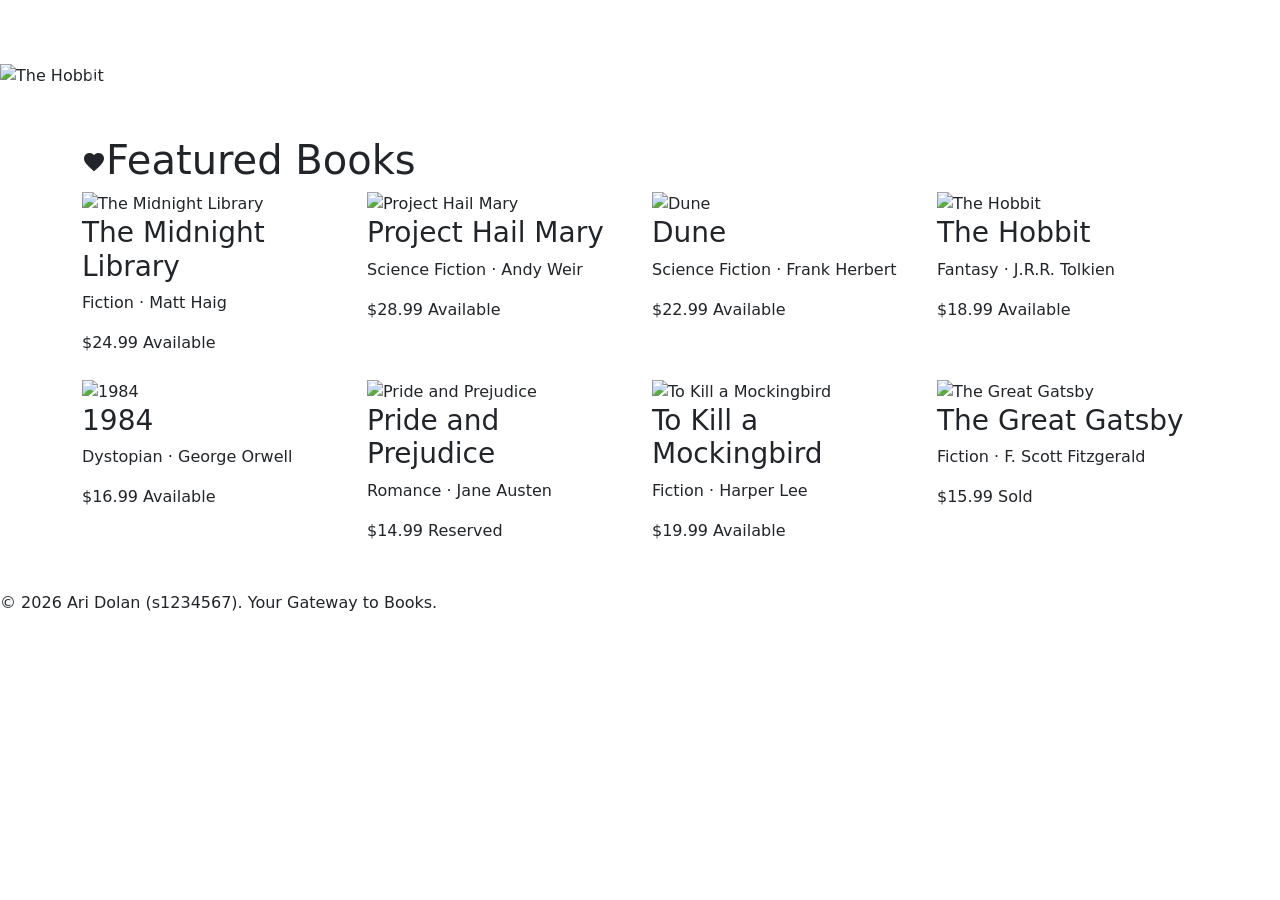
==== index.html @ 157dc664 "Add homepage structure" ====
<!DOCTYPE html>
<html lang="en">
<head>
  <meta charset="UTF-8">
  <meta name="viewport" content="width=device-width, initial-scale=1.0">
  <title>BookVerse | Home</title>
  <link rel="icon" type="image/svg+xml" href="assets/images/favicon.svg">

  <link rel="preconnect" href="https://fonts.googleapis.com">
  <link href="https://fonts.googleapis.com/css2?family=Righteous&family=Elms+Sans:wght@400;500;600;700&display=swap" rel="stylesheet">
  <link href="https://fonts.googleapis.com/icon?family=Material+Icons" rel="stylesheet">

  <link href="https://cdn.jsdelivr.net/npm/bootstrap@5.3.3/dist/css/bootstrap.min.css" rel="stylesheet">
  <link rel="stylesheet" href="assets/css/style.css">
</head>
<body>

  <!-- ============================= HEADER ============================= -->
  <header class="site-header">
    <nav class="navbar navbar-expand-lg navbar-dark container py-2">
      <a class="navbar-brand brand" href="index.html">
        <span class="material-icons" aria-hidden="true">auto_stories</span>
        BookVerse
      </a>
      <button class="navbar-toggler" type="button" data-bs-toggle="collapse" data-bs-target="#mainNav" aria-controls="mainNav" aria-expanded="false" aria-label="Toggle navigation">
        <span class="navbar-toggler-icon"></span>
      </button>
      <div class="collapse navbar-collapse justify-content-end" id="mainNav">
        <ul class="navbar-nav gap-lg-3">
          <li class="nav-item"><a class="nav-link active" aria-current="page" href="index.html"><span class="material-icons">home</span>Home</a></li>
          <li class="nav-item"><a class="nav-link" href="books.html"><span class="material-icons">menu</span>Browse Books</a></li>
          <li class="nav-item"><a class="nav-link" href="gallery.html"><span class="material-icons">photo_library</span>Gallery</a></li>
          <li class="nav-item"><a class="nav-link" href="add.html"><span class="material-icons">add_circle</span>Add Book</a></li>
        </ul>
      </div>
    </nav>
  </header>
  <div class="gradient-rule"></div>

  <!-- ============================= MAIN ============================= -->
  <main>

    <!-- Hero carousel -->
    <div id="heroCarousel" class="carousel slide hero-carousel" data-bs-ride="carousel">
      <div class="carousel-indicators">
        <button type="button" data-bs-target="#heroCarousel" data-bs-slide-to="0" class="active" aria-current="true" aria-label="Slide 1"></button>
        <button type="button" data-bs-target="#heroCarousel" data-bs-slide-to="1" aria-label="Slide 2"></button>
        <button type="button" data-bs-target="#heroCarousel" data-bs-slide-to="2" aria-label="Slide 3"></button>
        <button type="button" data-bs-target="#heroCarousel" data-bs-slide-to="3" aria-label="Slide 4"></button>
        <button type="button" data-bs-target="#heroCarousel" data-bs-slide-to="4" aria-label="Slide 5"></button>
      </div>
      <div class="carousel-inner">
        <div class="carousel-item active">
          <img src="assets/images/covers/4.png" alt="The Hobbit">
          <div class="carousel-caption"><h2>The Hobbit</h2></div>
        </div>
        <div class="carousel-item">
          <img src="assets/images/covers/3.png" alt="Dune">
          <div class="carousel-caption"><h2>Dune</h2></div>
        </div>
        <div class="carousel-item">
          <img src="assets/images/covers/1.png" alt="The Midnight Library">
          <div class="carousel-caption"><h2>The Midnight Library</h2></div>
        </div>
        <div class="carousel-item">
          <img src="assets/images/covers/5.png" alt="1984">
          <div class="carousel-caption"><h2>1984</h2></div>
        </div>
        <div class="carousel-item">
          <img src="assets/images/covers/9.png" alt="Educated">
          <div class="carousel-caption"><h2>Educated</h2></div>
        </div>
      </div>
      <button class="carousel-control-prev" type="button" data-bs-target="#heroCarousel" data-bs-slide="prev">
        <span class="carousel-control-prev-icon" aria-hidden="true"></span>
        <span class="visually-hidden">Previous</span>
      </button>
      <button class="carousel-control-next" type="button" data-bs-target="#heroCarousel" data-bs-slide="next">
        <span class="carousel-control-next-icon" aria-hidden="true"></span>
        <span class="visually-hidden">Next</span>
      </button>
    </div>

    <!-- Featured books -->
    <section class="container py-5">
      <h1 class="section-title"><span class="material-icons">favorite</span>Featured Books</h1>

      <div class="row g-4">

        <div class="col-12 col-sm-6 col-lg-3">
          <div class="book-card">
            <img src="assets/images/covers/1.png" alt="The Midnight Library" data-gallery-img data-title="The Midnight Library by Matt Haig">
            <div class="card-body">
              <h3>The Midnight Library</h3>
              <p>Fiction &middot; Matt Haig</p>
              <span class="price">$24.99</span>
              <span class="status-badge" data-status="Available">Available</span>
            </div>
          </div>
        </div>

        <div class="col-12 col-sm-6 col-lg-3">
          <div class="book-card">
            <img src="assets/images/covers/2.png" alt="Project Hail Mary" data-gallery-img data-title="Project Hail Mary by Andy Weir">
            <div class="card-body">
              <h3>Project Hail Mary</h3>
              <p>Science Fiction &middot; Andy Weir</p>
              <span class="price">$28.99</span>
              <span class="status-badge" data-status="Available">Available</span>
            </div>
          </div>
        </div>

        <div class="col-12 col-sm-6 col-lg-3">
          <div class="book-card">
            <img src="assets/images/covers/3.png" alt="Dune" data-gallery-img data-title="Dune by Frank Herbert">
            <div class="card-body">
              <h3>Dune</h3>
              <p>Science Fiction &middot; Frank Herbert</p>
              <span class="price">$22.99</span>
              <span class="status-badge" data-status="Available">Available</span>
            </div>
          </div>
        </div>

        <div class="col-12 col-sm-6 col-lg-3">
          <div class="book-card">
            <img src="assets/images/covers/4.png" alt="The Hobbit" data-gallery-img data-title="The Hobbit by J.R.R. Tolkien">
            <div class="card-body">
              <h3>The Hobbit</h3>
              <p>Fantasy &middot; J.R.R. Tolkien</p>
              <span class="price">$18.99</span>
              <span class="status-badge" data-status="Available">Available</span>
            </div>
          </div>
        </div>

        <div class="col-12 col-sm-6 col-lg-3">
          <div class="book-card">
            <img src="assets/images/covers/5.png" alt="1984" data-gallery-img data-title="1984 by George Orwell">
            <div class="card-body">
              <h3>1984</h3>
              <p>Dystopian &middot; George Orwell</p>
              <span class="price">$16.99</span>
              <span class="status-badge" data-status="Available">Available</span>
            </div>
          </div>
        </div>

        <div class="col-12 col-sm-6 col-lg-3">
          <div class="book-card">
            <img src="assets/images/covers/6.png" alt="Pride and Prejudice" data-gallery-img data-title="Pride and Prejudice by Jane Austen">
            <div class="card-body">
              <h3>Pride and Prejudice</h3>
              <p>Romance &middot; Jane Austen</p>
              <span class="price">$14.99</span>
              <span class="status-badge" data-status="Reserved">Reserved</span>
            </div>
          </div>
        </div>

        <div class="col-12 col-sm-6 col-lg-3">
          <div class="book-card">
            <img src="assets/images/covers/7.png" alt="To Kill a Mockingbird" data-gallery-img data-title="To Kill a Mockingbird by Harper Lee">
            <div class="card-body">
              <h3>To Kill a Mockingbird</h3>
              <p>Fiction &middot; Harper Lee</p>
              <span class="price">$19.99</span>
              <span class="status-badge" data-status="Available">Available</span>
            </div>
          </div>
        </div>

        <div class="col-12 col-sm-6 col-lg-3">
          <div class="book-card">
            <img src="assets/images/covers/8.png" alt="The Great Gatsby" data-gallery-img data-title="The Great Gatsby by F. Scott Fitzgerald">
            <div class="card-body">
              <h3>The Great Gatsby</h3>
              <p>Fiction &middot; F. Scott Fitzgerald</p>
              <span class="price">$15.99</span>
              <span class="status-badge" data-status="Sold">Sold</span>
            </div>
          </div>
        </div>

      </div>
    </section>

  </main>

  <!-- Shared modal -->
  <div class="modal fade" id="imageModal" tabindex="-1" aria-labelledby="imageModalLabel" aria-hidden="true">
    <div class="modal-dialog modal-dialog-centered modal-lg">
      <div class="modal-content">
        <div class="modal-header">
          <h5 class="modal-title" id="imageModalLabel">Book cover</h5>
          <button type="button" class="btn-close" data-bs-dismiss="modal" aria-label="Close"></button>
        </div>
        <div class="modal-body text-center">
          <img id="imageModalImg" src="" alt="" class="img-fluid rounded">
        </div>
        <div class="modal-footer justify-content-between">
          <button type="button" class="btn btn-secondary" id="modalPrevBtn">&lsaquo; Previous</button>
          <button type="button" class="btn btn-brand" id="modalNextBtn">Next &rsaquo;</button>
        </div>
      </div>
    </div>
  </div>

  <!-- ============================= FOOTER ============================= -->
  <div class="gradient-rule"></div>
  <footer class="site-footer">
    <p class="mb-0">&copy; 2026 Ari Dolan (s1234567). Your Gateway to Books.</p>
  </footer>

  <script src="https://cdn.jsdelivr.net/npm/bootstrap@5.3.3/dist/js/bootstrap.bundle.min.js"></script>
  <script src="assets/js/scripts.js"></script>
</body>
</html>
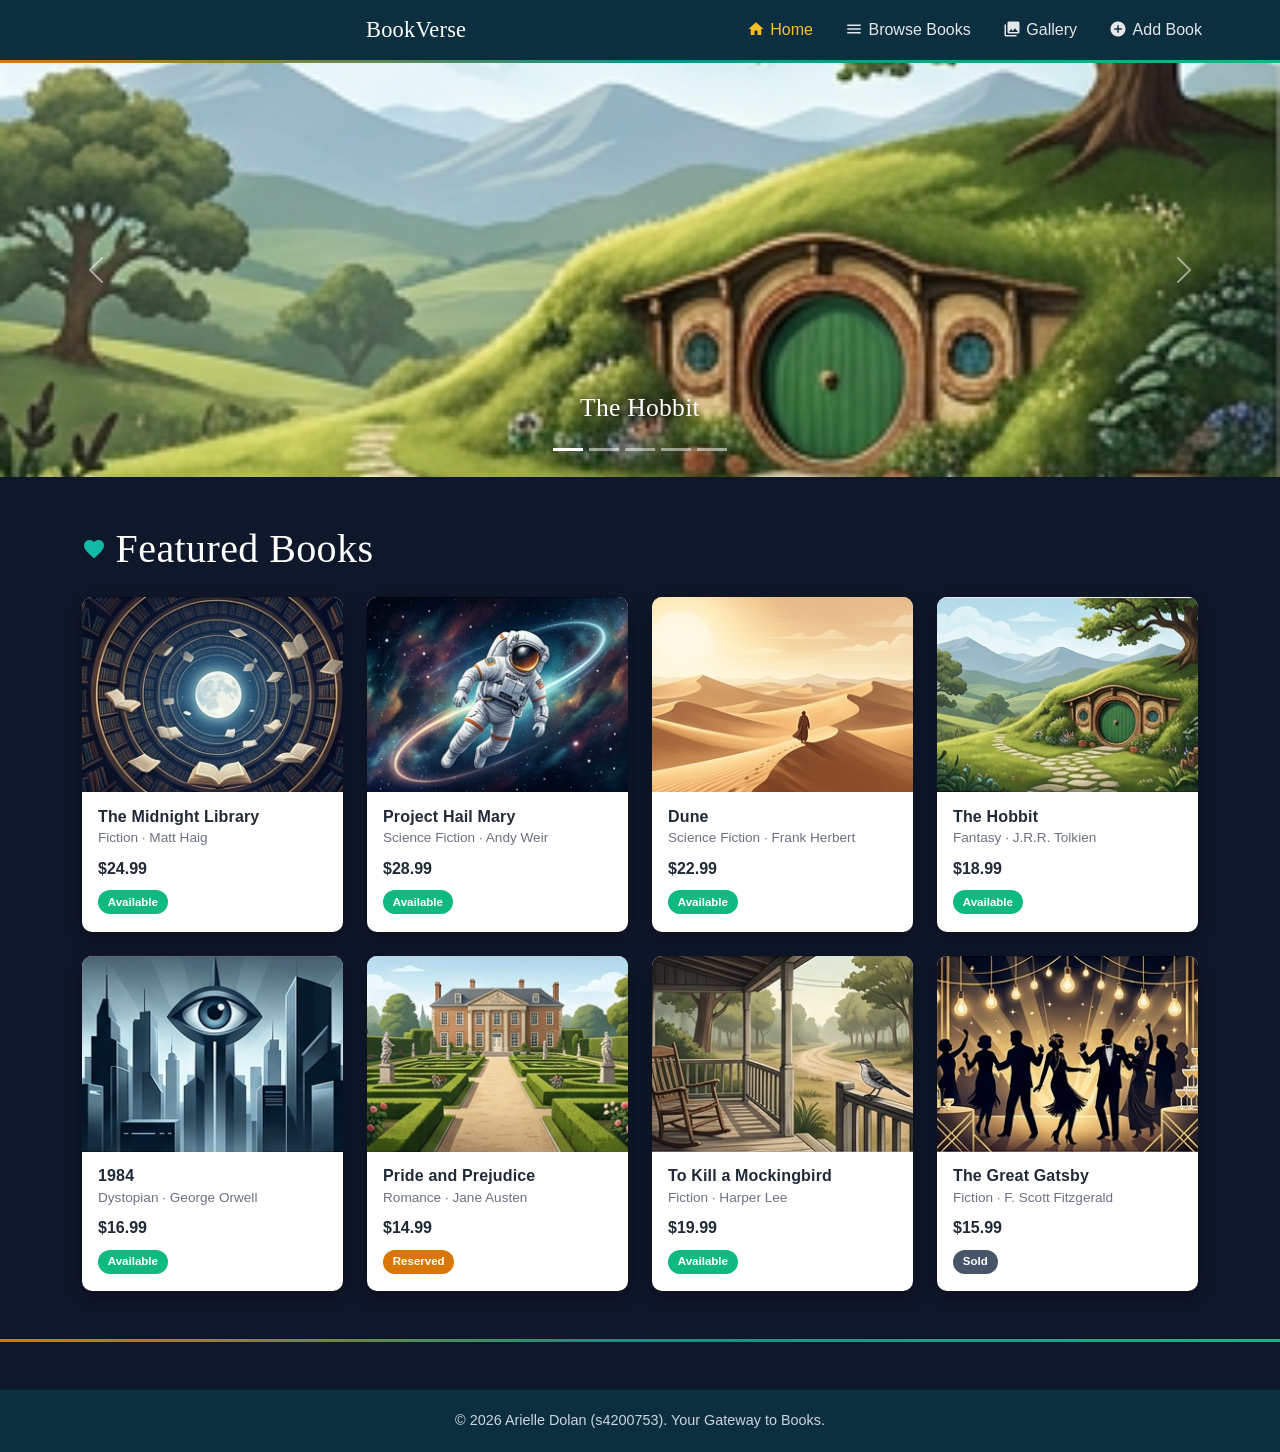
==== commit 536ad2d3: "Update footer with correct student ID" ====
--- a/index.html
+++ b/index.html
@@ -210,7 +210,7 @@
   <!-- ============================= FOOTER ============================= -->
   <div class="gradient-rule"></div>
   <footer class="site-footer">
-    <p class="mb-0">&copy; 2026 Ari Dolan (s1234567). Your Gateway to Books.</p>
+    <p class="mb-0">&copy; 2026 Arielle Dolan (s4200753). Your Gateway to Books.</p>
   </footer>
 
   <script src="https://cdn.jsdelivr.net/npm/bootstrap@5.3.3/dist/js/bootstrap.bundle.min.js"></script>
--- a/assets/css/style.css
+++ b/assets/css/style.css
@@ -0,0 +1,349 @@
+/* ==========================================================================
+   BookVerse — custom stylesheet
+   Colours below are the exact brand tokens from the assessment brief.
+   Dark background/navbar/footer tones were sampled from the reference
+   screenshots since the brief's palette only defines card/content colours.
+   ========================================================================== */
+
+:root {
+  /* --- brand colours (from assessment brief) --- */
+  --primary: #0d9488;
+  --primary-dark: #0f766e;
+  --primary-light: #14b8a6;
+  --secondary: #d97706;
+  --secondary-dark: #b45309;
+
+  --accent-amber: #fbbf24;
+  --accent-green: #10b981;
+  --accent-slate: #475569;
+
+  --text-dark: #1f2937;
+  --text-light: #6b7280;
+  --bg-light: #f9fafb;
+  --bg-white: #ffffff;
+  --border-colour: #e5e7eb;
+
+  /* --- dark theme tones (matched from reference screenshots) --- */
+  --bg-page: #0f172a;
+  --bg-navbar: #0c2f3f;
+  --bg-panel: #16202e;
+  --bg-input: #101a27;
+
+  --font-display: "Righteous", cursive;
+  --font-body: "Elms Sans", "DM Sans", sans-serif;
+
+  --radius: 10px;
+}
+
+/* -------------------------------- base ---------------------------------- */
+
+* { box-sizing: border-box; }
+
+html { scroll-behavior: smooth; }
+
+body {
+  font-family: var(--font-body);
+  color: #e5e7eb;
+  background-color: var(--bg-page);
+  margin: 0;
+}
+
+h1, h2, h3, h4, h5, .brand {
+  font-family: var(--font-display);
+  font-weight: 400;
+  letter-spacing: 0.01em;
+}
+
+a { color: var(--primary-light); text-decoration: none; }
+a:hover { color: var(--accent-amber); }
+
+/* thin brand gradient rule used under the navbar and above the footer */
+.gradient-rule {
+  height: 3px;
+  background: linear-gradient(90deg, var(--secondary) 0%, var(--primary) 50%, var(--accent-green) 100%);
+}
+
+/* -------------------------------- header --------------------------------- */
+
+.site-header { background-color: var(--bg-navbar); }
+
+.navbar-brand.brand {
+  color: #ffffff !important;
+  font-size: 1.4rem;
+  display: flex;
+  align-items: center;
+  gap: 0.5rem;
+}
+
+.navbar-brand .material-icons { color: var(--accent-amber); }
+
+.site-header .nav-link {
+  color: #e5e7eb !important;
+  font-weight: 500;
+  display: flex;
+  align-items: center;
+  gap: 0.35rem;
+}
+
+.site-header .nav-link .material-icons { font-size: 1.1rem; }
+
+.site-header .nav-link.active,
+.site-header .nav-link:hover { color: var(--accent-amber) !important; }
+
+/* -------------------------------- buttons -------------------------------- */
+
+.btn-brand {
+  background-color: var(--primary);
+  border-color: var(--primary);
+  color: #ffffff;
+  font-weight: 600;
+}
+
+.btn-brand:hover {
+  background-color: var(--primary-dark);
+  border-color: var(--primary-dark);
+  color: #ffffff;
+}
+
+/* -------------------------------- hero / carousel ------------------------ */
+
+.hero-carousel img {
+  width: 100%;
+  height: 46vh;
+  min-height: 280px;
+  object-fit: cover;
+}
+
+.hero-carousel .carousel-caption {
+  bottom: 6%;
+}
+
+.hero-carousel .carousel-caption h2 {
+  font-family: var(--font-display);
+  font-size: 1.6rem;
+  text-shadow: 0 2px 8px rgba(0, 0, 0, 0.6);
+}
+
+/* -------------------------------- section titles -------------------------- */
+
+.section-title {
+  display: flex;
+  align-items: center;
+  gap: 0.6rem;
+  color: #ffffff;
+  margin-bottom: 1.5rem;
+}
+
+.section-title .material-icons { color: var(--primary-light); }
+
+/* -------------------------------- book cards (home) ------------------------ */
+
+.book-card {
+  background-color: var(--bg-white);
+  border-radius: var(--radius);
+  overflow: hidden;
+  height: 100%;
+  box-shadow: 0 6px 18px rgba(0, 0, 0, 0.35);
+}
+
+.book-card img {
+  width: 100%;
+  aspect-ratio: 4 / 3;
+  object-fit: cover;
+  cursor: pointer;
+}
+
+.book-card .card-body {
+  padding: 0.9rem 1rem 1.1rem;
+}
+
+.book-card .card-body h3 {
+  font-family: var(--font-body);
+  font-weight: 700;
+  font-size: 1rem;
+  color: var(--text-dark);
+  margin-bottom: 0.15rem;
+}
+
+.book-card .card-body p {
+  color: var(--text-light);
+  font-size: 0.85rem;
+  margin-bottom: 0.5rem;
+}
+
+.book-card .card-body .price {
+  font-weight: 700;
+  color: var(--text-dark);
+  display: block;
+  margin-bottom: 0.5rem;
+}
+
+/* status badges — colour communicates status at a glance */
+.status-badge {
+  display: inline-block;
+  padding: 0.3em 0.85em;
+  border-radius: 999px;
+  font-size: 0.72rem;
+  font-weight: 700;
+  color: #ffffff;
+}
+
+.status-badge[data-status="Available"] { background-color: var(--accent-green); }
+.status-badge[data-status="Reserved"] { background-color: var(--secondary); }
+.status-badge[data-status="Sold"] { background-color: var(--accent-slate); }
+
+/* -------------------------------- books table (books.html) ----------------- */
+
+.filter-panel,
+.table-panel {
+  background-color: var(--bg-white);
+  border-radius: var(--radius);
+  padding: 1.25rem 1.5rem;
+  color: var(--text-dark);
+}
+
+.filter-panel label {
+  font-weight: 700;
+  margin-right: 0.75rem;
+}
+
+.filter-panel select {
+  max-width: 220px;
+  display: inline-block;
+  width: auto;
+}
+
+.table-panel { padding: 0; }
+
+.books-table {
+  width: 100%;
+  border-collapse: collapse;
+  color: var(--text-dark);
+}
+
+.books-table th {
+  text-align: left;
+  font-size: 0.8rem;
+  text-transform: uppercase;
+  letter-spacing: 0.04em;
+  color: var(--text-light);
+  padding: 1rem 1.25rem 0.6rem;
+}
+
+.books-table td {
+  padding: 0.9rem 1.25rem;
+  border-top: 1px solid var(--border-colour);
+  vertical-align: middle;
+}
+
+.books-table tbody tr.d-none { display: none; }
+
+/* -------------------------------- gallery grid ----------------------------- */
+
+.gallery-grid {
+  display: grid;
+  grid-template-columns: repeat(6, 1fr);
+  gap: 0;
+}
+
+.gallery-grid img {
+  width: 100%;
+  aspect-ratio: 1 / 1;
+  object-fit: cover;
+  cursor: pointer;
+  border: 1px solid var(--bg-page);
+}
+
+@media (max-width: 992px) {
+  .gallery-grid { grid-template-columns: repeat(3, 1fr); }
+}
+
+@media (max-width: 576px) {
+  .gallery-grid { grid-template-columns: repeat(2, 1fr); }
+}
+
+/* -------------------------------- modal ------------------------------------ */
+
+#imageModal .modal-content {
+  background-color: var(--bg-panel);
+  color: #ffffff;
+  border: none;
+}
+
+#imageModal .modal-header {
+  background-color: var(--primary);
+  border-bottom: none;
+}
+
+#imageModal .btn-close {
+  filter: invert(1) grayscale(100%) brightness(200%);
+}
+
+#imageModal .modal-body img {
+  max-height: 55vh;
+  object-fit: contain;
+}
+
+/* -------------------------------- forms (add.html) -------------------------- */
+
+.form-panel {
+  background-color: var(--bg-panel);
+  border-radius: var(--radius);
+  padding: 2rem;
+}
+
+.form-panel label {
+  color: #ffffff;
+  font-weight: 600;
+  display: flex;
+  align-items: center;
+  gap: 0.4rem;
+  margin-bottom: 0.35rem;
+}
+
+.form-panel label .material-icons { font-size: 1.05rem; color: var(--primary-light); }
+
+.form-panel .form-control,
+.form-panel .form-select {
+  background-color: var(--bg-input);
+  border: 1px solid #26364a;
+  color: #e5e7eb;
+}
+
+.form-panel .form-control::placeholder { color: #6b7280; }
+
+.form-panel .form-control:focus,
+.form-panel .form-select:focus {
+  background-color: var(--bg-input);
+  color: #ffffff;
+  border-color: var(--primary);
+  box-shadow: 0 0 0 0.2rem rgba(13, 148, 136, 0.25);
+}
+
+.form-panel .form-check-label { color: #e5e7eb; font-weight: 400; }
+
+.image-preview {
+  width: 180px;
+  max-width: 100%;
+  border-radius: var(--radius);
+  border: 2px solid var(--primary);
+  display: none;
+  margin-top: 1rem;
+}
+
+.image-preview.show { display: block; }
+
+/* -------------------------------- footer ------------------------------------ */
+
+.site-footer {
+  background-color: var(--bg-navbar);
+  color: #cbd5e1;
+  padding: 1.25rem 0;
+  text-align: center;
+  margin-top: 3rem;
+  font-size: 0.9rem;
+}
+
+@media (prefers-reduced-motion: reduce) {
+  html { scroll-behavior: auto; }
+}
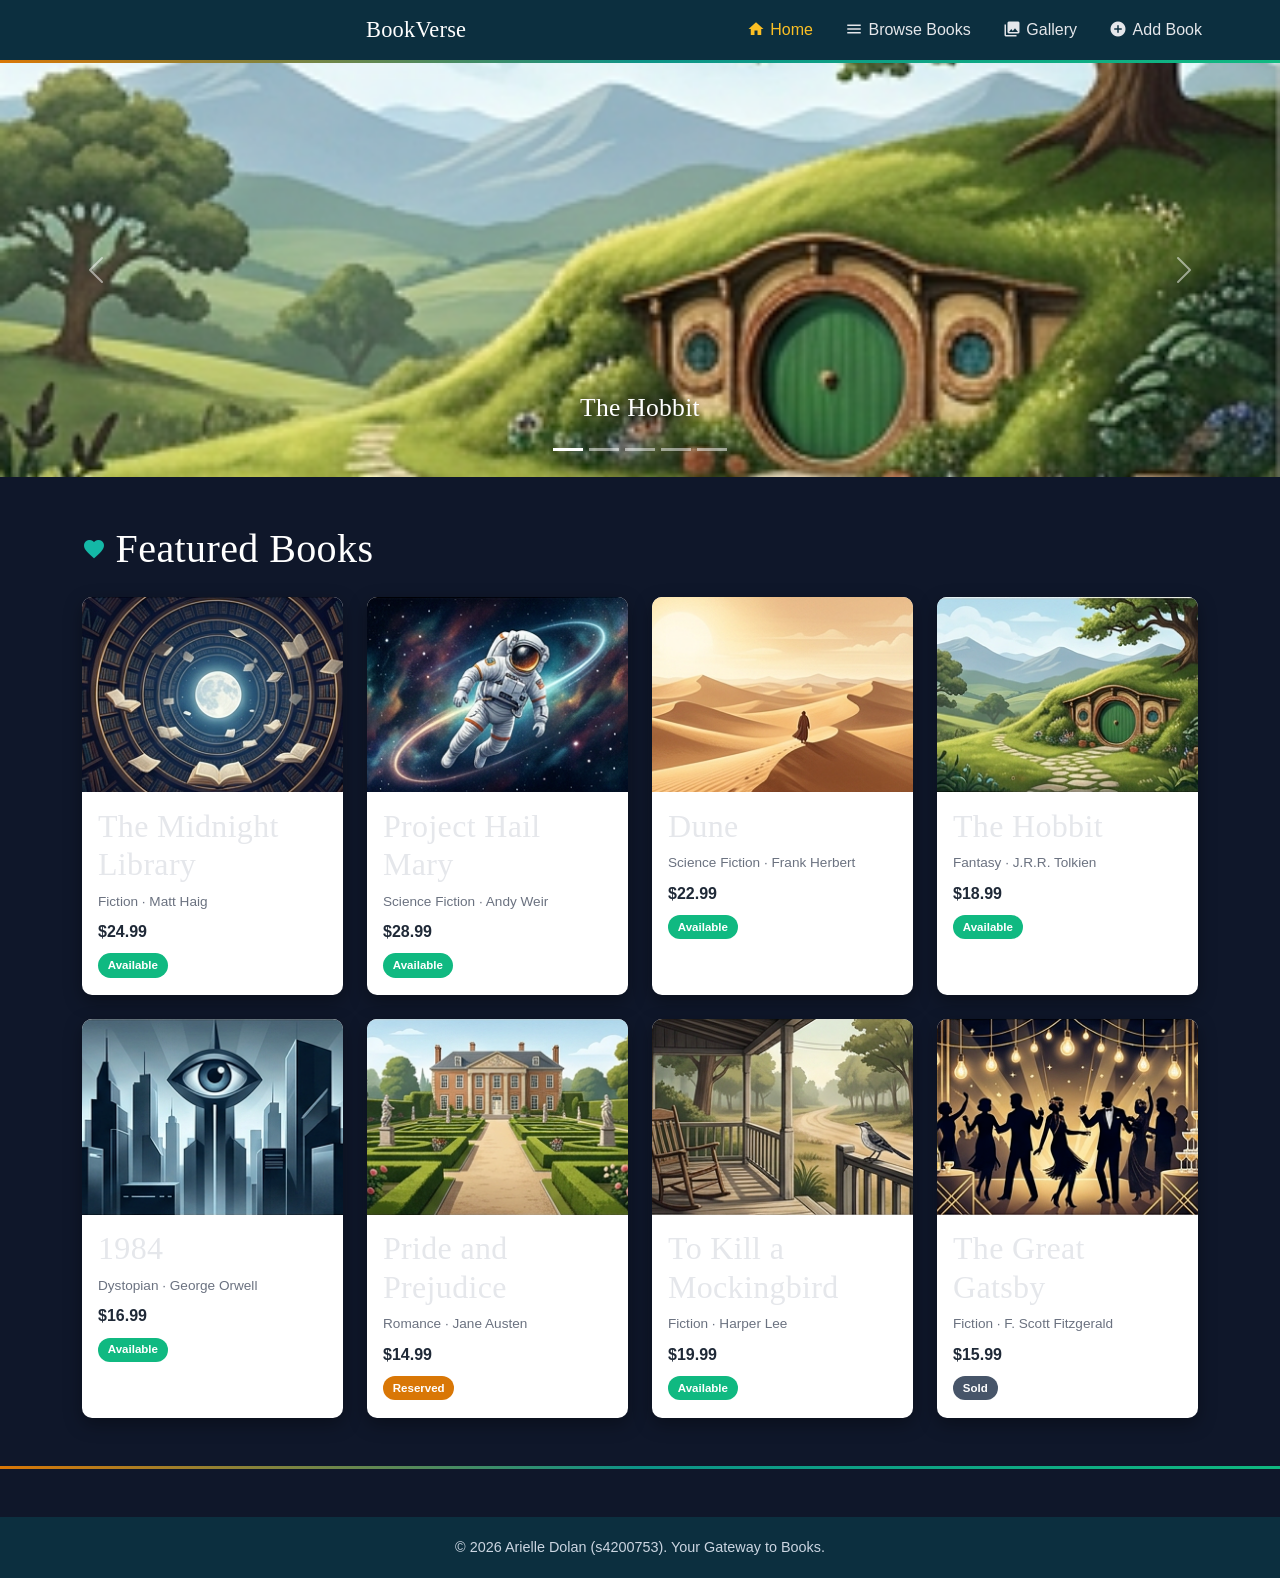
==== commit 39dba86f: "Fix accesibility and heading structure errors from W3C validation" ====
--- a/index.html
+++ b/index.html
@@ -91,7 +91,7 @@
           <div class="book-card">
             <img src="assets/images/covers/1.png" alt="The Midnight Library" data-gallery-img data-title="The Midnight Library by Matt Haig">
             <div class="card-body">
-              <h3>The Midnight Library</h3>
+              <h2>The Midnight Library</h2>
               <p>Fiction &middot; Matt Haig</p>
               <span class="price">$24.99</span>
               <span class="status-badge" data-status="Available">Available</span>
@@ -103,7 +103,7 @@
           <div class="book-card">
             <img src="assets/images/covers/2.png" alt="Project Hail Mary" data-gallery-img data-title="Project Hail Mary by Andy Weir">
             <div class="card-body">
-              <h3>Project Hail Mary</h3>
+              <h2>Project Hail Mary</h2>
               <p>Science Fiction &middot; Andy Weir</p>
               <span class="price">$28.99</span>
               <span class="status-badge" data-status="Available">Available</span>
@@ -115,7 +115,7 @@
           <div class="book-card">
             <img src="assets/images/covers/3.png" alt="Dune" data-gallery-img data-title="Dune by Frank Herbert">
             <div class="card-body">
-              <h3>Dune</h3>
+              <h2>Dune</h2>
               <p>Science Fiction &middot; Frank Herbert</p>
               <span class="price">$22.99</span>
               <span class="status-badge" data-status="Available">Available</span>
@@ -127,7 +127,7 @@
           <div class="book-card">
             <img src="assets/images/covers/4.png" alt="The Hobbit" data-gallery-img data-title="The Hobbit by J.R.R. Tolkien">
             <div class="card-body">
-              <h3>The Hobbit</h3>
+              <h2>The Hobbit</h2>
               <p>Fantasy &middot; J.R.R. Tolkien</p>
               <span class="price">$18.99</span>
               <span class="status-badge" data-status="Available">Available</span>
@@ -139,7 +139,7 @@
           <div class="book-card">
             <img src="assets/images/covers/5.png" alt="1984" data-gallery-img data-title="1984 by George Orwell">
             <div class="card-body">
-              <h3>1984</h3>
+              <h2>1984</h2>
               <p>Dystopian &middot; George Orwell</p>
               <span class="price">$16.99</span>
               <span class="status-badge" data-status="Available">Available</span>
@@ -151,7 +151,7 @@
           <div class="book-card">
             <img src="assets/images/covers/6.png" alt="Pride and Prejudice" data-gallery-img data-title="Pride and Prejudice by Jane Austen">
             <div class="card-body">
-              <h3>Pride and Prejudice</h3>
+              <h2>Pride and Prejudice</h2>
               <p>Romance &middot; Jane Austen</p>
               <span class="price">$14.99</span>
               <span class="status-badge" data-status="Reserved">Reserved</span>
@@ -163,7 +163,7 @@
           <div class="book-card">
             <img src="assets/images/covers/7.png" alt="To Kill a Mockingbird" data-gallery-img data-title="To Kill a Mockingbird by Harper Lee">
             <div class="card-body">
-              <h3>To Kill a Mockingbird</h3>
+              <h2>To Kill a Mockingbird</h2>
               <p>Fiction &middot; Harper Lee</p>
               <span class="price">$19.99</span>
               <span class="status-badge" data-status="Available">Available</span>
@@ -175,7 +175,7 @@
           <div class="book-card">
             <img src="assets/images/covers/8.png" alt="The Great Gatsby" data-gallery-img data-title="The Great Gatsby by F. Scott Fitzgerald">
             <div class="card-body">
-              <h3>The Great Gatsby</h3>
+              <h2>The Great Gatsby</h2>
               <p>Fiction &middot; F. Scott Fitzgerald</p>
               <span class="price">$15.99</span>
               <span class="status-badge" data-status="Sold">Sold</span>
@@ -189,15 +189,15 @@
   </main>
 
   <!-- Shared modal -->
-  <div class="modal fade" id="imageModal" tabindex="-1" aria-labelledby="imageModalLabel" aria-hidden="true">
+  <div class="modal fade" id="imageModal" tabindex="-1" role="dialog" aria-labelledby="imageModalLabel" aria-hidden="true">
     <div class="modal-dialog modal-dialog-centered modal-lg">
       <div class="modal-content">
         <div class="modal-header">
-          <h5 class="modal-title" id="imageModalLabel">Book cover</h5>
+          <h3 class="modal-title" id="imageModalLabel">Book cover</h3>
           <button type="button" class="btn-close" data-bs-dismiss="modal" aria-label="Close"></button>
         </div>
         <div class="modal-body text-center">
-          <img id="imageModalImg" src="" alt="" class="img-fluid rounded">
+          <img id="imageModalImg" src="assets/images/covers/1.png" alt="Selected book cover" class="img-fluid rounded">
         </div>
         <div class="modal-footer justify-content-between">
           <button type="button" class="btn btn-secondary" id="modalPrevBtn">&lsaquo; Previous</button>
